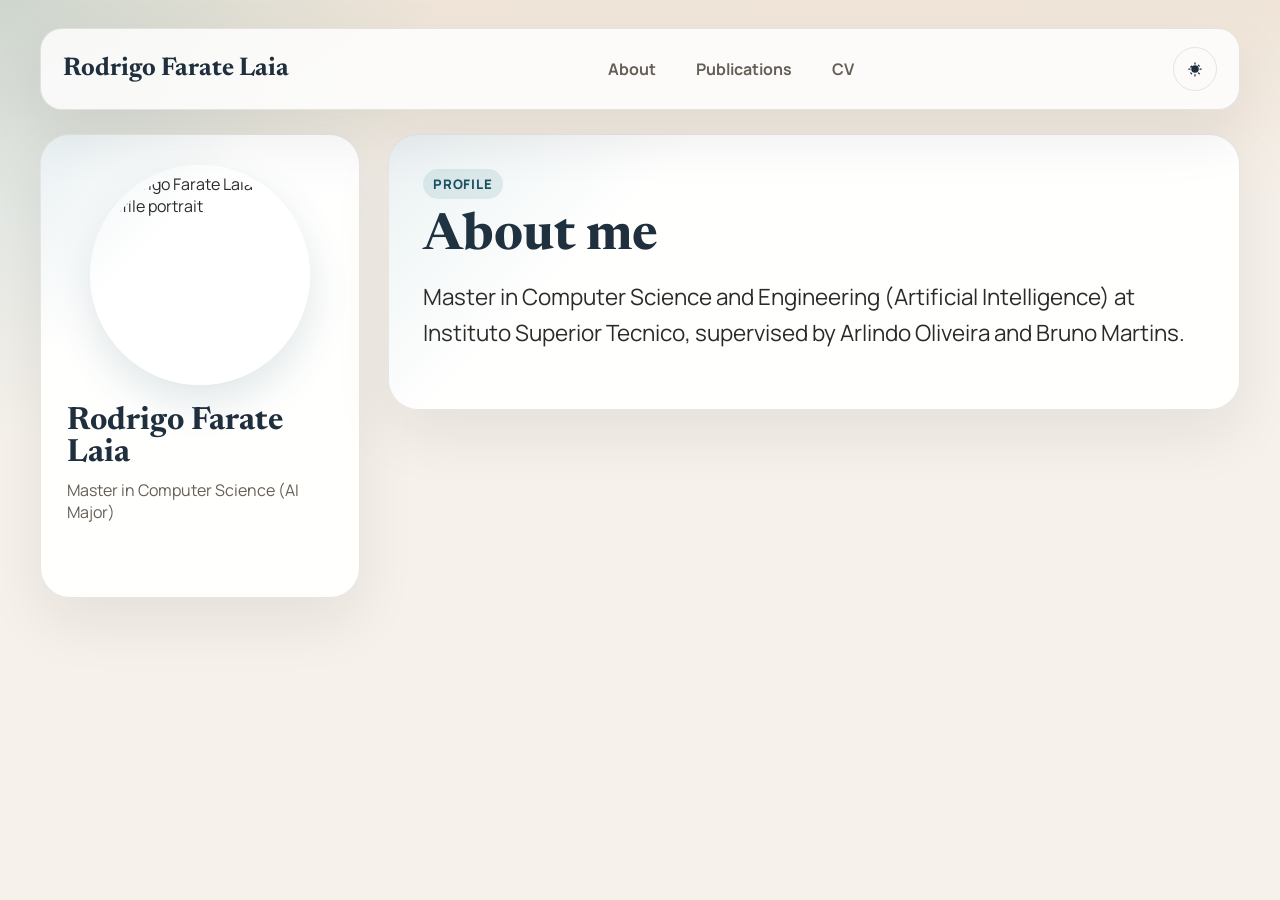
==== index.html @ d70b2042 "website" ====
<!DOCTYPE html>
<html lang="en">
  <head>
    <meta charset="UTF-8" />
    <meta name="viewport" content="width=device-width, initial-scale=1.0" />
    <title>Rodrigo Farate Laia</title>
    <meta
      name="description"
      content="Academic website of Rodrigo Farate Laia."
    />
    <link rel="preconnect" href="https://fonts.googleapis.com" />
    <link rel="preconnect" href="https://fonts.gstatic.com" crossorigin />
    <link
      href="https://fonts.googleapis.com/css2?family=Manrope:wght@400;500;700;800&family=Newsreader:opsz,wght@6..72,600;6..72,700&display=swap"
      rel="stylesheet"
    />
    <link rel="stylesheet" href="assets/css/site.css" />
    <script type="module" src="assets/js/main.js"></script>
  </head>
  <body data-page="home">
    <div class="site-shell">
      <header class="topbar">
        <a class="brand" href="index.html" data-site-name>Rodrigo Farate Laia</a>
        <nav class="nav-links" aria-label="Primary">
          <a href="index.html" data-nav="home">About</a>
          <a href="publications.html" data-nav="publications">Publications</a>
          <a href="cv.html" data-nav="cv">CV</a>
        </nav>
        <button
          class="theme-toggle"
          type="button"
          aria-label="Toggle color theme"
          data-theme-toggle
        >
          <svg
            class="theme-toggle__icon"
            viewBox="0 0 24 24"
            aria-hidden="true"
          >
            <path
              d="M12 3.75a.75.75 0 0 1 .75.75v1.5a.75.75 0 0 1-1.5 0V4.5a.75.75 0 0 1 .75-.75Zm0 12.75a4.5 4.5 0 1 0 0-9 4.5 4.5 0 0 0 0 9Zm7.5-5.25a.75.75 0 0 1 0 1.5H18a.75.75 0 0 1 0-1.5h1.5Zm-13.5 0a.75.75 0 0 1 0 1.5H4.5a.75.75 0 0 1 0-1.5H6Zm9.546-4.296a.75.75 0 0 1 1.061 0l1.06 1.06a.75.75 0 1 1-1.06 1.061l-1.06-1.06a.75.75 0 0 1 0-1.061Zm-9.193 9.193a.75.75 0 0 1 1.06 0l1.061 1.06a.75.75 0 0 1-1.06 1.061l-1.061-1.06a.75.75 0 0 1 0-1.061Zm11.314 1.06a.75.75 0 1 1-1.06 1.061l-1.061-1.06a.75.75 0 0 1 1.06-1.061l1.061 1.06Zm-9.193-9.193a.75.75 0 0 1 0 1.061l-1.06 1.06a.75.75 0 0 1-1.061-1.06l1.06-1.061a.75.75 0 0 1 1.061 0ZM12 18a.75.75 0 0 1 .75.75v1.5a.75.75 0 0 1-1.5 0v-1.5A.75.75 0 0 1 12 18Z"
            />
          </svg>
        </button>
      </header>

      <main class="page-layout">
        <aside class="sidebar">
          <section class="profile-card">
            <div class="avatar-frame">
              <img
                class="avatar-image"
                src="Rodrigo_Laia.jpg"
                alt="Rodrigo Farate Laia profile portrait"
                data-profile-image
              />
            </div>
            <h1 class="profile-name" data-profile-name>Rodrigo Farate Laia</h1>
            <p class="profile-role" data-profile-title>
              Master in Computer Science (AI Major)
            </p>
            <ul class="meta-list" data-profile-meta></ul>
            <div class="social-links" data-profile-links></div>
          </section>
        </aside>

        <section class="content-card">
          <span class="eyebrow">Profile</span>
          <h2 class="section-title" data-about-heading>About me</h2>
          <p class="lead" data-about-lead>
            Master in Computer Science and Engineering (Artificial Intelligence)
            at Instituto Superior Tecnico, supervised by Arlindo Oliveira and
            Bruno Martins.
          </p>
          <div class="prose" data-about-body></div>
        </section>
      </main>
    </div>
  </body>
</html>
---- assets/css/site.css ----
:root {
  color-scheme: light;
  --bg: #f6f1eb;
  --bg-accent: #efe4d7;
  --surface: rgba(255, 255, 255, 0.82);
  --surface-strong: rgba(255, 255, 255, 0.95);
  --border: rgba(66, 52, 36, 0.12);
  --text: #2c2a27;
  --muted: #665f57;
  --heading: #1f2f3d;
  --accent: #2f7b8d;
  --accent-strong: #194d5e;
  --shadow: 0 24px 60px rgba(26, 22, 18, 0.08);
  --avatar-ring: rgba(255, 255, 255, 0.88);
}

[data-theme="dark"] {
  color-scheme: dark;
  --bg: #121616;
  --bg-accent: #172225;
  --surface: rgba(19, 27, 29, 0.82);
  --surface-strong: rgba(19, 27, 29, 0.95);
  --border: rgba(205, 218, 222, 0.14);
  --text: #e8ecec;
  --muted: #a8b7b9;
  --heading: #f4f6f6;
  --accent: #7dd4e4;
  --accent-strong: #c4eef6;
  --shadow: 0 30px 70px rgba(0, 0, 0, 0.35);
  --avatar-ring: rgba(18, 22, 22, 0.88);
}

*,
*::before,
*::after {
  box-sizing: border-box;
}

html {
  scroll-behavior: smooth;
}

body {
  margin: 0;
  min-height: 100vh;
  font-family: "Manrope", sans-serif;
  color: var(--text);
  background:
    radial-gradient(circle at top left, rgba(89, 163, 171, 0.22), transparent 28%),
    linear-gradient(180deg, var(--bg-accent) 0%, var(--bg) 24%, var(--bg) 100%);
}

a {
  color: inherit;
  text-decoration: none;
}

.lead a,
.prose a,
.publication-card a:not(.chip-link),
.cv-entry a {
  color: var(--accent);
  text-decoration: underline;
  text-decoration-thickness: 1.5px;
  text-underline-offset: 0.16em;
}

img {
  display: block;
  max-width: 100%;
}

.site-shell {
  width: min(1200px, calc(100% - 32px));
  margin: 0 auto;
  padding: 28px 0 56px;
}

.topbar {
  position: sticky;
  top: 16px;
  z-index: 10;
  display: flex;
  align-items: center;
  justify-content: space-between;
  gap: 20px;
  margin-bottom: 24px;
  padding: 18px 22px;
  border: 1px solid var(--border);
  border-radius: 22px;
  background: var(--surface);
  backdrop-filter: blur(18px);
  box-shadow: var(--shadow);
}

.brand {
  font-family: "Newsreader", serif;
  font-size: clamp(1.45rem, 2vw, 1.85rem);
  font-weight: 700;
  color: var(--heading);
}

.nav-links {
  display: flex;
  align-items: center;
  gap: 12px;
  flex-wrap: wrap;
}

.nav-links a {
  padding: 10px 14px;
  border-radius: 999px;
  color: var(--muted);
  font-weight: 700;
  transition: background-color 180ms ease, color 180ms ease, transform 180ms ease;
}

.nav-links a:hover,
.nav-links a[aria-current="page"] {
  color: var(--heading);
  background: rgba(47, 123, 141, 0.1);
}

.theme-toggle {
  display: inline-flex;
  align-items: center;
  justify-content: center;
  width: 44px;
  height: 44px;
  border: 1px solid var(--border);
  border-radius: 50%;
  background: transparent;
  color: var(--heading);
  cursor: pointer;
  transition: transform 180ms ease, background-color 180ms ease;
}

.theme-toggle:hover {
  transform: translateY(-1px);
  background: rgba(47, 123, 141, 0.08);
}

.theme-toggle__icon {
  width: 20px;
  height: 20px;
  fill: currentColor;
}

.page-layout {
  display: grid;
  grid-template-columns: minmax(260px, 320px) minmax(0, 1fr);
  gap: 28px;
  align-items: start;
}

.sidebar {
  position: sticky;
  top: 120px;
}

.profile-card,
.content-card {
  position: relative;
  overflow: hidden;
  border: 1px solid var(--border);
  border-radius: 30px;
  background: var(--surface-strong);
  box-shadow: var(--shadow);
}

.profile-card {
  padding: 30px 26px 26px;
}

.profile-card::before,
.content-card::before {
  content: "";
  position: absolute;
  inset: 0;
  background: linear-gradient(135deg, rgba(47, 123, 141, 0.1), transparent 28%);
  pointer-events: none;
}

.avatar-frame {
  width: min(220px, 100%);
  aspect-ratio: 1;
  margin: 0 auto 20px;
  padding: 8px;
  border-radius: 50%;
  background: var(--avatar-ring);
  box-shadow: 0 16px 42px rgba(25, 77, 94, 0.14);
}

.avatar-image {
  width: 100%;
  height: 100%;
  object-fit: cover;
  border-radius: 50%;
}

.profile-name {
  margin: 0;
  font-family: "Newsreader", serif;
  font-size: 2rem;
  line-height: 1;
  color: var(--heading);
}

.profile-role {
  margin: 10px 0 24px;
  color: var(--muted);
  font-size: 1rem;
}

.meta-list {
  display: grid;
  gap: 12px;
  padding: 0;
  margin: 0 0 24px;
  list-style: none;
}

.meta-list li,
.social-links a {
  display: flex;
  align-items: center;
  gap: 12px;
  color: var(--muted);
}

.meta-icon,
.social-icon {
  width: 18px;
  height: 18px;
  fill: currentColor;
  flex: 0 0 auto;
}

.social-links {
  display: grid;
  gap: 10px;
}

.social-links a:hover {
  color: var(--accent-strong);
}

.content-card {
  padding: 34px;
}

.content-actions {
  display: flex;
  gap: 12px;
  flex-wrap: wrap;
  margin: 0 0 26px;
}

.eyebrow {
  display: inline-flex;
  margin-bottom: 12px;
  padding: 6px 10px;
  border-radius: 999px;
  background: rgba(47, 123, 141, 0.12);
  color: var(--accent-strong);
  font-size: 0.82rem;
  font-weight: 800;
  letter-spacing: 0.06em;
  text-transform: uppercase;
}

.section-title {
  margin: 0 0 16px;
  font-family: "Newsreader", serif;
  font-size: clamp(2.3rem, 4vw, 3.2rem);
  line-height: 1.02;
  color: var(--heading);
}

.lead {
  margin: 0 0 24px;
  font-size: clamp(1.12rem, 2vw, 1.4rem);
  line-height: 1.6;
  color: var(--text);
}

.prose p,
.publication-card p,
.cv-entry p {
  margin: 0 0 20px;
  color: var(--muted);
  font-size: 1.05rem;
  line-height: 1.8;
}

.prose p:last-child,
.publication-card p:last-child,
.cv-entry p:last-child {
  margin-bottom: 0;
}

.publication-list,
.cv-sections {
  display: grid;
  gap: 18px;
}

.publication-card,
.cv-section {
  padding: 22px;
  border: 1px solid var(--border);
  border-radius: 22px;
  background: rgba(255, 255, 255, 0.32);
}

[data-theme="dark"] .publication-card,
[data-theme="dark"] .cv-section {
  background: rgba(12, 18, 19, 0.42);
}

.publication-card h3,
.cv-section h3 {
  margin: 0 0 8px;
  font-size: 1.15rem;
  line-height: 1.45;
  color: var(--heading);
}

.publication-meta {
  margin-bottom: 14px;
  font-size: 0.96rem;
  color: var(--muted);
}

.publication-links {
  display: flex;
  gap: 10px;
  flex-wrap: wrap;
}

.chip-link {
  display: inline-flex;
  align-items: center;
  justify-content: center;
  padding: 8px 12px;
  border-radius: 999px;
  background: rgba(47, 123, 141, 0.12);
  color: var(--accent-strong);
  font-size: 0.92rem;
  font-weight: 800;
}

.primary-link {
  display: inline-flex;
  align-items: center;
  justify-content: center;
  padding: 10px 14px;
  border-radius: 999px;
  background: var(--heading);
  color: #fff;
  font-size: 0.95rem;
  font-weight: 800;
}

[data-theme="dark"] .primary-link {
  color: #0f1414;
  background: var(--accent-strong);
}

.cv-section + .cv-section {
  margin-top: 2px;
}

.cv-entry + .cv-entry {
  margin-top: 18px;
  padding-top: 18px;
  border-top: 1px solid var(--border);
}

.cv-entry__header {
  display: flex;
  justify-content: space-between;
  gap: 16px;
  flex-wrap: wrap;
  margin-bottom: 6px;
}

.cv-entry__title {
  font-weight: 800;
  color: var(--heading);
}

.cv-entry__place {
  font-weight: 700;
  color: var(--muted);
}

.cv-entry__period {
  color: var(--muted);
  font-weight: 700;
}

.cv-detail-list {
  margin: 0;
  padding-left: 20px;
  color: var(--muted);
}

.cv-detail-list li + li {
  margin-top: 8px;
}

@media (max-width: 920px) {
  .topbar {
    flex-wrap: wrap;
    justify-content: center;
  }

  .brand {
    width: 100%;
    text-align: center;
  }

  .page-layout {
    grid-template-columns: 1fr;
  }

  .sidebar {
    position: static;
  }
}

@media (max-width: 640px) {
  .site-shell {
    width: min(100% - 20px, 1200px);
    padding-top: 18px;
  }

  .topbar,
  .content-card,
  .profile-card {
    border-radius: 24px;
  }

  .content-card {
    padding: 26px 20px;
  }

  .nav-links {
    justify-content: center;
  }
}
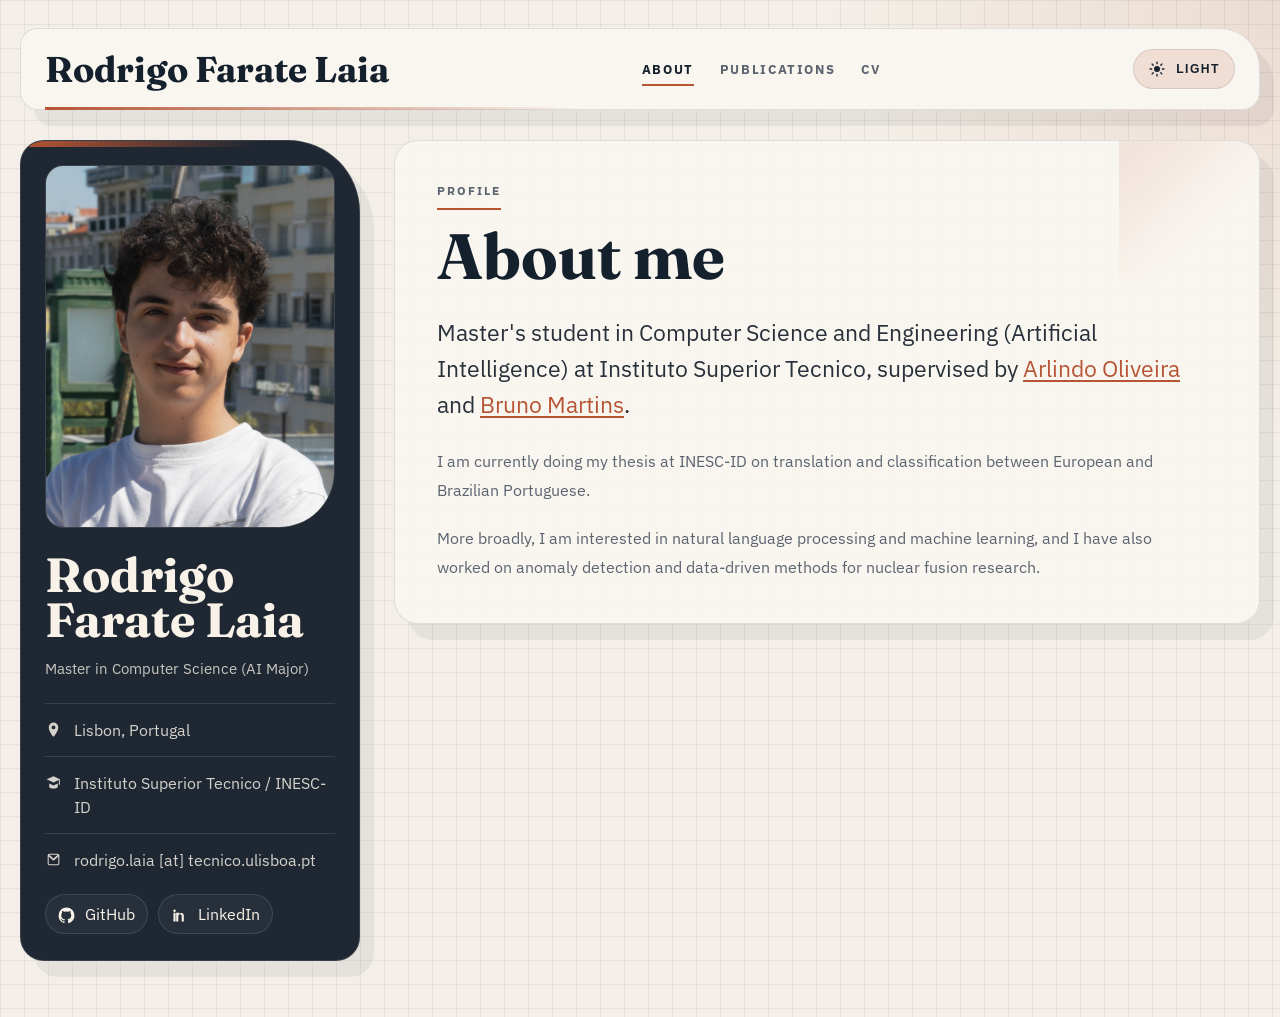
==== commit ed5bd2ee: "webiste tweaks" ====
--- a/index.html
+++ b/index.html
@@ -11,7 +11,7 @@
     <link rel="preconnect" href="https://fonts.googleapis.com" />
     <link rel="preconnect" href="https://fonts.gstatic.com" crossorigin />
     <link
-      href="https://fonts.googleapis.com/css2?family=Manrope:wght@400;500;700;800&family=Newsreader:opsz,wght@6..72,600;6..72,700&display=swap"
+      href="https://fonts.googleapis.com/css2?family=Fraunces:opsz,wght@9..144,600;9..144,700&family=IBM+Plex+Sans:wght@400;500;600;700&display=swap"
       rel="stylesheet"
     />
     <link rel="stylesheet" href="assets/css/site.css" />
@@ -32,15 +32,8 @@
           aria-label="Toggle color theme"
           data-theme-toggle
         >
-          <svg
-            class="theme-toggle__icon"
-            viewBox="0 0 24 24"
-            aria-hidden="true"
-          >
-            <path
-              d="M12 3.75a.75.75 0 0 1 .75.75v1.5a.75.75 0 0 1-1.5 0V4.5a.75.75 0 0 1 .75-.75Zm0 12.75a4.5 4.5 0 1 0 0-9 4.5 4.5 0 0 0 0 9Zm7.5-5.25a.75.75 0 0 1 0 1.5H18a.75.75 0 0 1 0-1.5h1.5Zm-13.5 0a.75.75 0 0 1 0 1.5H4.5a.75.75 0 0 1 0-1.5H6Zm9.546-4.296a.75.75 0 0 1 1.061 0l1.06 1.06a.75.75 0 1 1-1.06 1.061l-1.06-1.06a.75.75 0 0 1 0-1.061Zm-9.193 9.193a.75.75 0 0 1 1.06 0l1.061 1.06a.75.75 0 0 1-1.06 1.061l-1.061-1.06a.75.75 0 0 1 0-1.061Zm11.314 1.06a.75.75 0 1 1-1.06 1.061l-1.061-1.06a.75.75 0 0 1 1.06-1.061l1.061 1.06Zm-9.193-9.193a.75.75 0 0 1 0 1.061l-1.06 1.06a.75.75 0 0 1-1.061-1.06l1.06-1.061a.75.75 0 0 1 1.061 0ZM12 18a.75.75 0 0 1 .75.75v1.5a.75.75 0 0 1-1.5 0v-1.5A.75.75 0 0 1 12 18Z"
-            />
-          </svg>
+          <span class="theme-toggle__icon-wrap" data-theme-icon aria-hidden="true"></span>
+          <span class="theme-toggle__text" data-theme-label>Light</span>
         </button>
       </header>
 
@@ -68,9 +61,9 @@
           <span class="eyebrow">Profile</span>
           <h2 class="section-title" data-about-heading>About me</h2>
           <p class="lead" data-about-lead>
-            Master in Computer Science and Engineering (Artificial Intelligence)
-            at Instituto Superior Tecnico, supervised by Arlindo Oliveira and
-            Bruno Martins.
+            Master&apos;s student in Computer Science and Engineering
+            (Artificial Intelligence) at Instituto Superior Tecnico, supervised
+            by Arlindo Oliveira and Bruno Martins.
           </p>
           <div class="prose" data-about-body></div>
         </section>
--- a/assets/css/site.css
+++ b/assets/css/site.css
@@ -1,33 +1,37 @@
 :root {
   color-scheme: light;
-  --bg: #f6f1eb;
-  --bg-accent: #efe4d7;
-  --surface: rgba(255, 255, 255, 0.82);
-  --surface-strong: rgba(255, 255, 255, 0.95);
-  --border: rgba(66, 52, 36, 0.12);
-  --text: #2c2a27;
-  --muted: #665f57;
-  --heading: #1f2f3d;
-  --accent: #2f7b8d;
-  --accent-strong: #194d5e;
-  --shadow: 0 24px 60px rgba(26, 22, 18, 0.08);
-  --avatar-ring: rgba(255, 255, 255, 0.88);
+  --bg: #f3efe8;
+  --grid: rgba(24, 28, 33, 0.06);
+  --surface: rgba(249, 246, 241, 0.96);
+  --surface-soft: rgba(255, 252, 247, 0.78);
+  --panel: #1e2732;
+  --panel-border: rgba(255, 244, 228, 0.12);
+  --panel-text: #f8f2e8;
+  --text: #28303a;
+  --muted: #5c6470;
+  --heading: #15202d;
+  --accent: #b65433;
+  --accent-soft: rgba(182, 84, 51, 0.14);
+  --border: rgba(33, 41, 52, 0.12);
+  --shadow: 14px 16px 0 rgba(24, 28, 33, 0.06);
 }
 
 [data-theme="dark"] {
   color-scheme: dark;
-  --bg: #121616;
-  --bg-accent: #172225;
-  --surface: rgba(19, 27, 29, 0.82);
-  --surface-strong: rgba(19, 27, 29, 0.95);
-  --border: rgba(205, 218, 222, 0.14);
-  --text: #e8ecec;
-  --muted: #a8b7b9;
-  --heading: #f4f6f6;
-  --accent: #7dd4e4;
-  --accent-strong: #c4eef6;
-  --shadow: 0 30px 70px rgba(0, 0, 0, 0.35);
-  --avatar-ring: rgba(18, 22, 22, 0.88);
+  --bg: #0f141a;
+  --grid: rgba(255, 245, 232, 0.05);
+  --surface: rgba(19, 26, 35, 0.95);
+  --surface-soft: rgba(26, 35, 45, 0.9);
+  --panel: #171d25;
+  --panel-border: rgba(255, 244, 228, 0.08);
+  --panel-text: #f4ebde;
+  --text: #e6e0d7;
+  --muted: #a8a098;
+  --heading: #fff7ef;
+  --accent: #ef8a62;
+  --accent-soft: rgba(239, 138, 98, 0.16);
+  --border: rgba(255, 245, 232, 0.12);
+  --shadow: 18px 18px 0 rgba(0, 0, 0, 0.22);
 }
 
 *,
@@ -43,11 +47,14 @@
 body {
   margin: 0;
   min-height: 100vh;
-  font-family: "Manrope", sans-serif;
+  font-family: "IBM Plex Sans", sans-serif;
   color: var(--text);
   background:
-    radial-gradient(circle at top left, rgba(89, 163, 171, 0.22), transparent 28%),
-    linear-gradient(180deg, var(--bg-accent) 0%, var(--bg) 24%, var(--bg) 100%);
+    linear-gradient(var(--grid) 1px, transparent 1px),
+    linear-gradient(90deg, var(--grid) 1px, transparent 1px),
+    radial-gradient(circle at top right, rgba(182, 84, 51, 0.12), transparent 28%),
+    var(--bg);
+  background-size: 24px 24px, 24px 24px, auto, auto;
 }
 
 a {
@@ -62,7 +69,7 @@
   color: var(--accent);
   text-decoration: underline;
   text-decoration-thickness: 1.5px;
-  text-underline-offset: 0.16em;
+  text-underline-offset: 0.14em;
 }
 
 img {
@@ -71,65 +78,96 @@
 }
 
 .site-shell {
-  width: min(1200px, calc(100% - 32px));
+  width: min(1280px, calc(100% - 40px));
   margin: 0 auto;
   padding: 28px 0 56px;
 }
 
 .topbar {
   position: sticky;
-  top: 16px;
-  z-index: 10;
-  display: flex;
+  top: 18px;
+  z-index: 20;
+  display: grid;
+  grid-template-columns: auto 1fr auto;
   align-items: center;
-  justify-content: space-between;
-  gap: 20px;
-  margin-bottom: 24px;
-  padding: 18px 22px;
+  gap: 24px;
+  margin-bottom: 30px;
+  padding: 20px 24px;
   border: 1px solid var(--border);
-  border-radius: 22px;
+  border-radius: 18px 40px 18px 18px;
   background: var(--surface);
-  backdrop-filter: blur(18px);
   box-shadow: var(--shadow);
+  backdrop-filter: blur(10px);
+}
+
+.topbar::after {
+  content: "";
+  position: absolute;
+  left: 24px;
+  right: 24px;
+  bottom: -1px;
+  height: 3px;
+  background: linear-gradient(90deg, var(--accent), transparent 45%);
 }
 
 .brand {
-  font-family: "Newsreader", serif;
-  font-size: clamp(1.45rem, 2vw, 1.85rem);
-  font-weight: 700;
+  font-family: "Fraunces", serif;
+  font-size: clamp(1.8rem, 2.8vw, 2.5rem);
+  font-weight: 700;
+  line-height: 0.95;
   color: var(--heading);
 }
 
 .nav-links {
   display: flex;
   align-items: center;
-  gap: 12px;
+  justify-content: center;
+  gap: 26px;
   flex-wrap: wrap;
 }
 
 .nav-links a {
-  padding: 10px 14px;
-  border-radius: 999px;
-  color: var(--muted);
-  font-weight: 700;
-  transition: background-color 180ms ease, color 180ms ease, transform 180ms ease;
+  position: relative;
+  padding: 8px 0;
+  color: var(--muted);
+  font-size: 0.84rem;
+  font-weight: 700;
+  letter-spacing: 0.12em;
+  text-transform: uppercase;
+  transition: color 180ms ease;
+}
+
+.nav-links a::after {
+  content: "";
+  position: absolute;
+  left: 0;
+  bottom: 0;
+  width: 100%;
+  height: 2px;
+  background: var(--accent);
+  transform: scaleX(0);
+  transform-origin: left;
+  transition: transform 180ms ease;
 }
 
 .nav-links a:hover,
 .nav-links a[aria-current="page"] {
   color: var(--heading);
-  background: rgba(47, 123, 141, 0.1);
+}
+
+.nav-links a:hover::after,
+.nav-links a[aria-current="page"]::after {
+  transform: scaleX(1);
 }
 
 .theme-toggle {
   display: inline-flex;
   align-items: center;
-  justify-content: center;
-  width: 44px;
-  height: 44px;
+  gap: 10px;
+  padding: 10px 14px;
   border: 1px solid var(--border);
-  border-radius: 50%;
-  background: transparent;
+  border-radius: 999px;
+  background: var(--accent-soft);
   color: var(--heading);
   cursor: pointer;
   transition: transform 180ms ease, background-color 180ms ease;
@@ -137,159 +175,217 @@
 
 .theme-toggle:hover {
   transform: translateY(-1px);
-  background: rgba(47, 123, 141, 0.08);
+}
+
+.theme-toggle__icon-wrap {
+  display: inline-flex;
+  align-items: center;
+  justify-content: center;
+  width: 18px;
+  height: 18px;
 }
 
 .theme-toggle__icon {
-  width: 20px;
-  height: 20px;
+  width: 18px;
+  height: 18px;
+  fill: none;
+  stroke: currentColor;
+  stroke-width: 1.8;
+  stroke-linecap: round;
+  stroke-linejoin: round;
+}
+
+.theme-toggle__icon circle:first-child {
   fill: currentColor;
+  stroke: none;
+}
+
+.theme-toggle__text {
+  font-size: 0.76rem;
+  font-weight: 700;
+  letter-spacing: 0.12em;
+  text-transform: uppercase;
 }
 
 .page-layout {
   display: grid;
-  grid-template-columns: minmax(260px, 320px) minmax(0, 1fr);
-  gap: 28px;
+  grid-template-columns: minmax(280px, 340px) minmax(0, 1fr);
+  gap: 34px;
   align-items: start;
 }
 
 .sidebar {
   position: sticky;
-  top: 120px;
-}
-
-.profile-card,
-.content-card {
+  top: 126px;
+}
+
+.profile-card {
   position: relative;
   overflow: hidden;
-  border: 1px solid var(--border);
-  border-radius: 30px;
-  background: var(--surface-strong);
+  padding: 24px 24px 26px;
+  border: 1px solid var(--panel-border);
+  border-radius: 24px 72px 24px 24px;
+  background: var(--panel);
+  color: var(--panel-text);
   box-shadow: var(--shadow);
 }
 
-.profile-card {
-  padding: 30px 26px 26px;
-}
-
-.profile-card::before,
-.content-card::before {
+.profile-card::before {
   content: "";
   position: absolute;
-  inset: 0;
-  background: linear-gradient(135deg, rgba(47, 123, 141, 0.1), transparent 28%);
-  pointer-events: none;
+  inset: 0 0 auto 0;
+  height: 6px;
+  background: linear-gradient(90deg, var(--accent), transparent 70%);
 }
 
 .avatar-frame {
-  width: min(220px, 100%);
-  aspect-ratio: 1;
-  margin: 0 auto 20px;
-  padding: 8px;
-  border-radius: 50%;
-  background: var(--avatar-ring);
-  box-shadow: 0 16px 42px rgba(25, 77, 94, 0.14);
+  width: 100%;
+  aspect-ratio: 4 / 5;
+  margin: 0 0 24px;
+  overflow: hidden;
+  border: 1px solid var(--panel-border);
+  border-radius: 18px 18px 56px 18px;
 }
 
 .avatar-image {
   width: 100%;
   height: 100%;
   object-fit: cover;
-  border-radius: 50%;
 }
 
 .profile-name {
   margin: 0;
-  font-family: "Newsreader", serif;
-  font-size: 2rem;
-  line-height: 1;
-  color: var(--heading);
+  font-family: "Fraunces", serif;
+  font-size: clamp(2.1rem, 4vw, 3rem);
+  line-height: 0.95;
+  color: var(--panel-text);
 }
 
 .profile-role {
-  margin: 10px 0 24px;
-  color: var(--muted);
-  font-size: 1rem;
+  margin: 14px 0 24px;
+  color: rgba(248, 242, 232, 0.78);
+  font-size: 0.95rem;
+  line-height: 1.5;
 }
 
 .meta-list {
   display: grid;
+  gap: 14px;
+  padding: 0;
+  margin: 0 0 22px;
+  list-style: none;
+}
+
+.meta-list li {
+  display: flex;
+  align-items: flex-start;
   gap: 12px;
-  padding: 0;
-  margin: 0 0 24px;
-  list-style: none;
-}
-
-.meta-list li,
-.social-links a {
-  display: flex;
-  align-items: center;
-  gap: 12px;
-  color: var(--muted);
+  padding-top: 14px;
+  border-top: 1px solid var(--panel-border);
+  color: rgba(248, 242, 232, 0.84);
+  line-height: 1.5;
+}
+
+.meta-list li a {
+  text-decoration: underline;
+  text-decoration-thickness: 1px;
+  text-underline-offset: 0.16em;
 }
 
 .meta-icon,
 .social-icon {
-  width: 18px;
-  height: 18px;
+  width: 17px;
+  height: 17px;
+  flex: 0 0 auto;
   fill: currentColor;
-  flex: 0 0 auto;
+  margin-top: 3px;
 }
 
 .social-links {
-  display: grid;
+  display: flex;
+  flex-wrap: wrap;
   gap: 10px;
 }
 
+.social-links a {
+  display: inline-flex;
+  align-items: center;
+  gap: 10px;
+  padding: 9px 12px;
+  border: 1px solid var(--panel-border);
+  border-radius: 999px;
+  color: var(--panel-text);
+  background: rgba(255, 255, 255, 0.04);
+  transition: background-color 180ms ease, border-color 180ms ease;
+}
+
 .social-links a:hover {
-  color: var(--accent-strong);
+  border-color: rgba(255, 255, 255, 0.2);
+  background: rgba(255, 255, 255, 0.08);
 }
 
 .content-card {
-  padding: 34px;
+  position: relative;
+  overflow: hidden;
+  padding: 38px 42px 42px;
+  border: 1px solid var(--border);
+  border-radius: 24px;
+  background: var(--surface);
+  box-shadow: var(--shadow);
+}
+
+.content-card::before {
+  content: "";
+  position: absolute;
+  top: 0;
+  right: 0;
+  width: 140px;
+  height: 140px;
+  background: linear-gradient(135deg, rgba(182, 84, 51, 0.12), transparent 65%);
 }
 
 .content-actions {
   display: flex;
   gap: 12px;
   flex-wrap: wrap;
-  margin: 0 0 26px;
+  margin: 0 0 28px;
 }
 
 .eyebrow {
-  display: inline-flex;
-  margin-bottom: 12px;
-  padding: 6px 10px;
-  border-radius: 999px;
-  background: rgba(47, 123, 141, 0.12);
-  color: var(--accent-strong);
-  font-size: 0.82rem;
-  font-weight: 800;
-  letter-spacing: 0.06em;
+  display: inline-block;
+  margin-bottom: 16px;
+  padding-bottom: 10px;
+  border-bottom: 2px solid var(--accent);
+  color: var(--muted);
+  font-size: 0.78rem;
+  font-weight: 700;
+  letter-spacing: 0.16em;
   text-transform: uppercase;
 }
 
 .section-title {
-  margin: 0 0 16px;
-  font-family: "Newsreader", serif;
-  font-size: clamp(2.3rem, 4vw, 3.2rem);
-  line-height: 1.02;
+  margin: 0;
+  font-family: "Fraunces", serif;
+  font-size: clamp(3rem, 5vw, 4.4rem);
+  line-height: 0.95;
   color: var(--heading);
 }
 
 .lead {
-  margin: 0 0 24px;
-  font-size: clamp(1.12rem, 2vw, 1.4rem);
+  max-width: 850px;
+  margin: 28px 0 22px;
+  color: var(--text);
+  font-size: clamp(1.12rem, 2vw, 1.42rem);
   line-height: 1.6;
-  color: var(--text);
 }
 
 .prose p,
 .publication-card p,
 .cv-entry p {
-  margin: 0 0 20px;
-  color: var(--muted);
-  font-size: 1.05rem;
+  margin: 0 0 18px;
+  max-width: 72ch;
+  color: var(--muted);
+  font-size: 1.02rem;
   line-height: 1.8;
 }
 
@@ -302,34 +398,41 @@
 .publication-list,
 .cv-sections {
   display: grid;
-  gap: 18px;
+  gap: 22px;
 }
 
 .publication-card,
 .cv-section {
-  padding: 22px;
+  padding: 22px 24px;
   border: 1px solid var(--border);
-  border-radius: 22px;
-  background: rgba(255, 255, 255, 0.32);
-}
-
-[data-theme="dark"] .publication-card,
-[data-theme="dark"] .cv-section {
-  background: rgba(12, 18, 19, 0.42);
-}
-
-.publication-card h3,
+  border-left: 4px solid var(--accent);
+  border-radius: 18px;
+  background: var(--surface-soft);
+}
+
+.publication-card h3 {
+  margin: 0 0 8px;
+  font-family: "Fraunces", serif;
+  font-size: 1.55rem;
+  line-height: 1.2;
+  color: var(--heading);
+}
+
 .cv-section h3 {
-  margin: 0 0 8px;
-  font-size: 1.15rem;
-  line-height: 1.45;
-  color: var(--heading);
+  margin: 0 0 18px;
+  color: var(--accent);
+  font-size: 0.82rem;
+  font-weight: 700;
+  letter-spacing: 0.14em;
+  text-transform: uppercase;
 }
 
 .publication-meta {
   margin-bottom: 14px;
-  font-size: 0.96rem;
-  color: var(--muted);
+  color: var(--muted);
+  font-size: 0.9rem;
+  letter-spacing: 0.04em;
+  text-transform: uppercase;
 }
 
 .publication-links {
@@ -338,43 +441,37 @@
   flex-wrap: wrap;
 }
 
-.chip-link {
-  display: inline-flex;
-  align-items: center;
-  justify-content: center;
-  padding: 8px 12px;
-  border-radius: 999px;
-  background: rgba(47, 123, 141, 0.12);
-  color: var(--accent-strong);
-  font-size: 0.92rem;
-  font-weight: 800;
-}
-
+.chip-link,
 .primary-link {
   display: inline-flex;
   align-items: center;
   justify-content: center;
   padding: 10px 14px;
+  border: 1px solid var(--border);
   border-radius: 999px;
+  color: var(--heading);
+  font-size: 0.86rem;
+  font-weight: 700;
+  letter-spacing: 0.08em;
+  text-transform: uppercase;
+  background: var(--accent-soft);
+}
+
+.primary-link {
   background: var(--heading);
-  color: #fff;
-  font-size: 0.95rem;
-  font-weight: 800;
+  color: var(--bg);
 }
 
 [data-theme="dark"] .primary-link {
-  color: #0f1414;
-  background: var(--accent-strong);
-}
-
-.cv-section + .cv-section {
-  margin-top: 2px;
+  color: var(--heading);
+  background: var(--accent);
+  border-color: transparent;
 }
 
 .cv-entry + .cv-entry {
   margin-top: 18px;
   padding-top: 18px;
-  border-top: 1px solid var(--border);
+  border-top: 1px dashed var(--border);
 }
 
 .cv-entry__header {
@@ -382,22 +479,28 @@
   justify-content: space-between;
   gap: 16px;
   flex-wrap: wrap;
-  margin-bottom: 6px;
+  margin-bottom: 8px;
 }
 
 .cv-entry__title {
-  font-weight: 800;
-  color: var(--heading);
+  color: var(--heading);
+  font-family: "Fraunces", serif;
+  font-size: 1.26rem;
+  line-height: 1.15;
 }
 
 .cv-entry__place {
-  font-weight: 700;
-  color: var(--muted);
+  margin-top: 5px;
+  color: var(--muted);
+  font-size: 0.96rem;
 }
 
 .cv-entry__period {
   color: var(--muted);
-  font-weight: 700;
+  font-size: 0.84rem;
+  font-weight: 700;
+  letter-spacing: 0.12em;
+  text-transform: uppercase;
 }
 
 .cv-detail-list {
@@ -410,15 +513,15 @@
   margin-top: 8px;
 }
 
-@media (max-width: 920px) {
+@media (max-width: 980px) {
   .topbar {
-    flex-wrap: wrap;
-    justify-content: center;
-  }
-
-  .brand {
-    width: 100%;
-    text-align: center;
+    grid-template-columns: 1fr;
+    justify-items: start;
+  }
+
+  .nav-links {
+    justify-content: flex-start;
+    gap: 18px;
   }
 
   .page-layout {
@@ -432,21 +535,30 @@
 
 @media (max-width: 640px) {
   .site-shell {
-    width: min(100% - 20px, 1200px);
+    width: min(100% - 20px, 1280px);
     padding-top: 18px;
   }
 
   .topbar,
   .content-card,
   .profile-card {
-    border-radius: 24px;
+    box-shadow: 10px 12px 0 rgba(24, 28, 33, 0.08);
   }
 
   .content-card {
-    padding: 26px 20px;
-  }
-
-  .nav-links {
-    justify-content: center;
-  }
-}
+    padding: 28px 22px 30px;
+  }
+
+  .profile-card {
+    padding: 20px;
+    border-radius: 18px 36px 18px 18px;
+  }
+
+  .avatar-frame {
+    border-radius: 16px 16px 34px 16px;
+  }
+
+  .theme-toggle__text {
+    display: none;
+  }
+}
